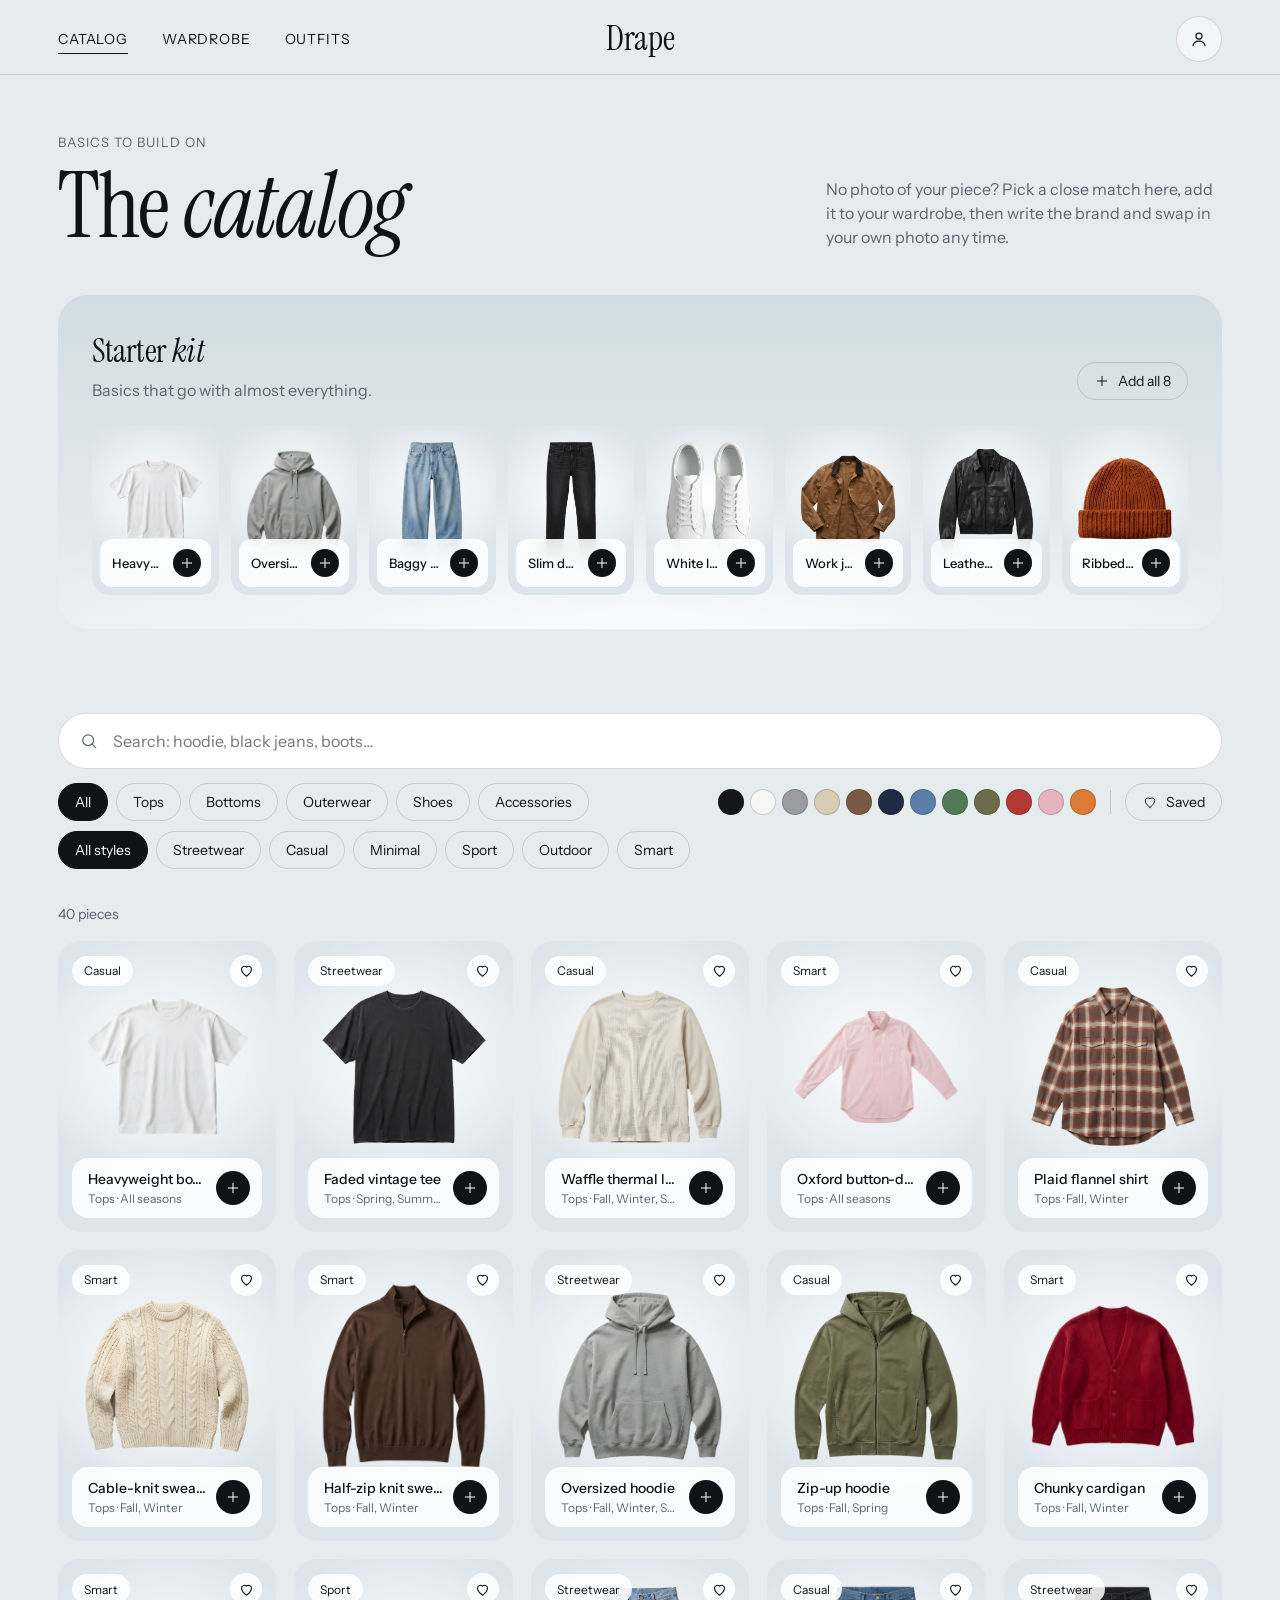
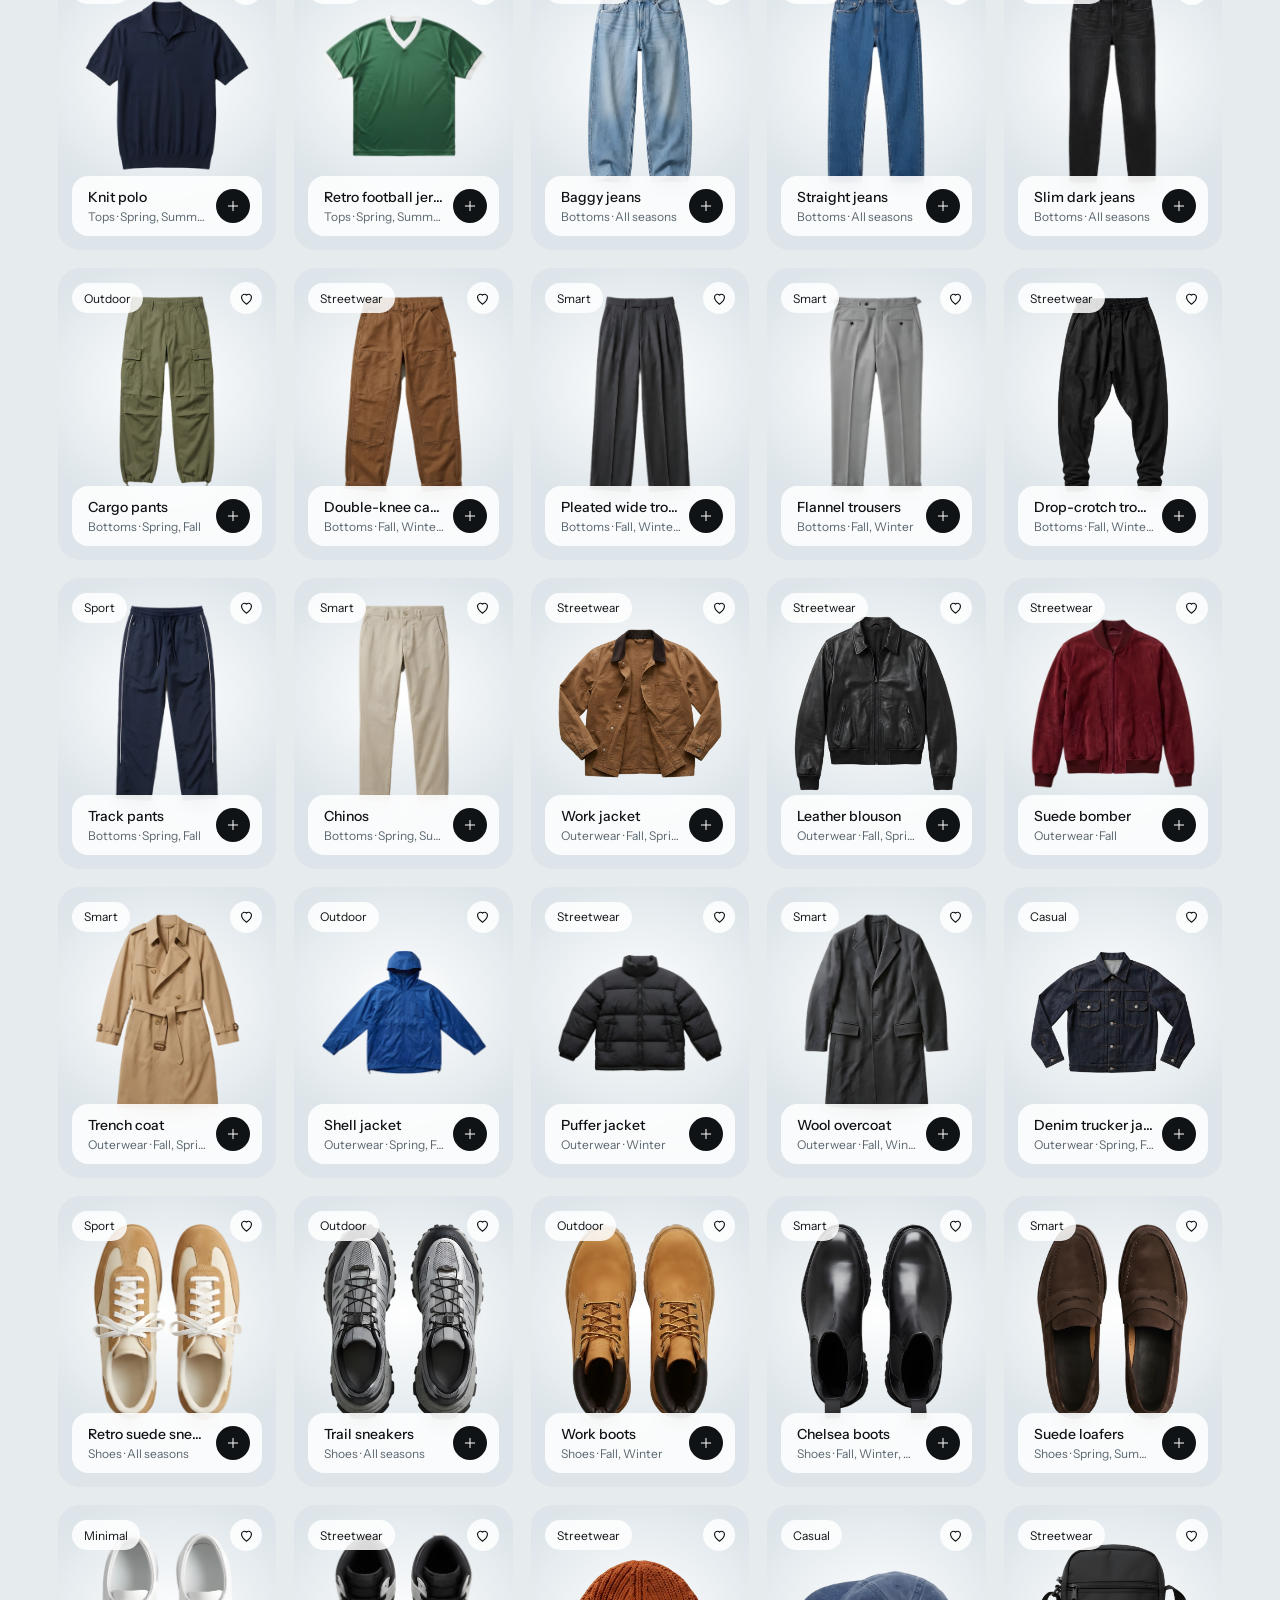
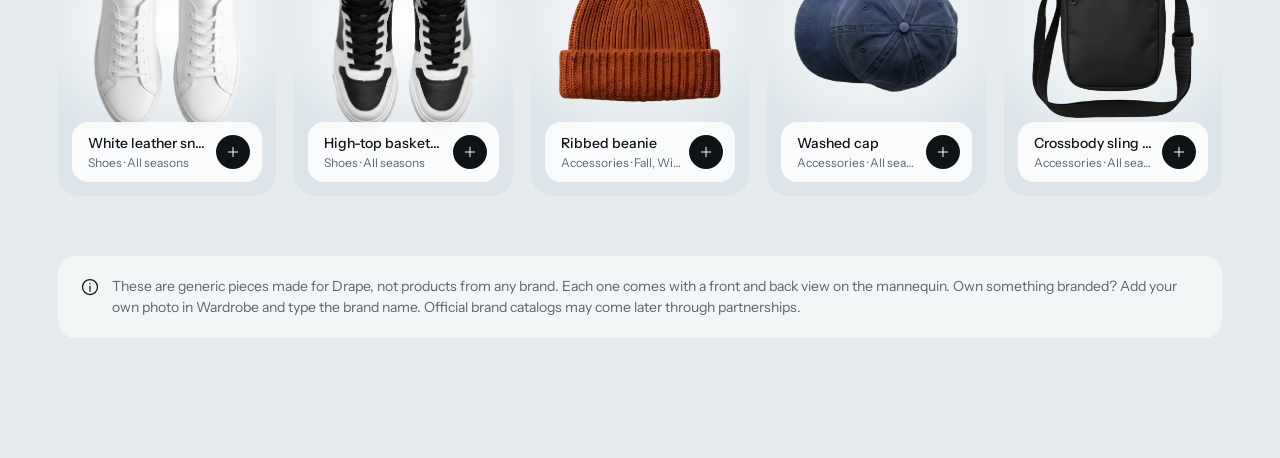
==== catalog.html @ 6169f201 "Publish Drape web app (site build) Built by tools/build_site.py: pages, shared scripts and images us" ====
<!DOCTYPE html>
<html lang="en"><head><meta charset="utf-8">
<meta name="viewport" content="width=device-width, initial-scale=1, viewport-fit=cover">
<meta name="color-scheme" content="light dark">
<script>try{var t=localStorage.getItem("drape-theme");if(t==="light"||t==="dark")document.documentElement.dataset.theme=t}catch(e){}</script>
<link rel="icon" href="assets/brand/favicon-light.png" media="(prefers-color-scheme: light)">
<link rel="icon" href="assets/brand/favicon-dark.png" media="(prefers-color-scheme: dark)">
<link rel="apple-touch-icon" href="assets/brand/favicon-light.png">
<title>Catalog · Drape</title>
<link rel="preconnect" href="https://fonts.googleapis.com"><link rel="preconnect" href="https://fonts.gstatic.com" crossorigin>
<link href="https://fonts.googleapis.com/css2?family=Instrument+Sans:wdth,wght@75..100,400..700&family=Instrument+Serif:ital@0;1&display=swap" rel="stylesheet">
<link rel="stylesheet" href="drape.css?v=1102l">
<style>
button,input{font:inherit;color:inherit}
:focus-visible{outline:2px solid var(--ink);outline-offset:3px}
[hidden]{display:none!important}
svg.i{width:20px;height:20px;fill:none;stroke:currentColor;stroke-width:1.5;stroke-linecap:round;stroke-linejoin:round}

header{position:sticky;top:0;z-index:10;display:grid;grid-template-columns:1fr auto 1fr;align-items:center;padding:16px 58px 12px;background:rgb(var(--page-rgb) / .78);-webkit-backdrop-filter:blur(14px);backdrop-filter:blur(14px);box-shadow:0 1px 0 var(--line)}
nav{display:flex;gap:34px}
nav a{color:var(--ink);text-decoration:none;font-size:14px;letter-spacing:.06em;text-transform:uppercase;padding:6px 0;background:linear-gradient(currentColor,currentColor) 0 100%/0 1px no-repeat;transition:background-size .3s}
nav a:hover,nav a[aria-current=page]{background-size:100% 1px}
.word{font-family:var(--serif);font-size:34px;line-height:1;color:var(--ink);text-decoration:none}
.r{display:flex;justify-content:flex-end}
.icon{color:var(--ink);text-decoration:none;width:46px;height:46px;border-radius:50%;border:1px solid var(--line);background:rgb(var(--glass-rgb) / .5);display:grid;place-items:center;cursor:pointer;transition:background .2s,transform .2s;padding:0}
.icon:hover{background:var(--surface);transform:translateY(-1px)}

main{max-width:1440px;margin:0 auto;padding:60px 58px 120px}
.top{display:flex;justify-content:space-between;align-items:flex-end;gap:40px;margin-bottom:46px}
.eyebrow{font-size:13px;letter-spacing:.08em;text-transform:uppercase;color:var(--muted)}
h1{margin:14px 0 0;font-family:var(--h-font);font-weight:var(--h-weight);font-size:clamp(48px,6vw,96px);line-height:.95;letter-spacing:var(--h-track);text-transform:var(--h-case)}
h1 em,h2 em{font-family:var(--serif);font-style:italic;font-weight:400;text-transform:none;letter-spacing:-.02em;font-size:var(--h-em)}
.intro{max-width:36ch;color:var(--muted);line-height:1.5;margin:0}
h2{margin:0;font-family:var(--h-font);font-weight:var(--h-weight);font-size:clamp(28px,2.6vw,40px);letter-spacing:var(--h-track);text-transform:var(--h-case)}

/* starter kit */
.kit{border-radius:30px;padding:34px;margin-bottom:70px;background:radial-gradient(100% 70% at 50% 100%,rgb(var(--glass-rgb) / .75),rgb(var(--glass-rgb) / 0) 60%),linear-gradient(180deg,var(--tint-1),var(--tint-2))}
.kit-head{display:flex;justify-content:space-between;align-items:flex-end;gap:20px;margin-bottom:26px}
.kit-head p{margin:8px 0 0;color:var(--muted)}
.kit-row{display:grid;grid-template-columns:repeat(8,1fr);gap:12px}
.kit-row .card{border-radius:18px}
.kit-row .label{padding:10px 10px 10px 12px;left:8px;right:8px;bottom:8px;border-radius:12px}
.kit-row .label b{font-size:13px}.kit-row .label span{display:none}
.kit-row .add{width:28px;height:28px}
.kit-row .tags{display:none}

/* toolbar */
.tools{position:sticky;top:74px;z-index:5;padding:14px 0 16px;margin-bottom:20px;background:linear-gradient(var(--page) 80%,rgb(var(--page-rgb) / 0))}
.search{display:flex;align-items:center;gap:12px;height:56px;padding:0 20px;border-radius:999px;background:var(--surface);border:1px solid var(--line);margin-bottom:14px}
.search input{flex:1;border:0;outline:none;background:transparent;font-size:16px;height:100%}
.search svg{color:var(--muted)}
.rows{display:flex;justify-content:space-between;gap:20px;align-items:center;flex-wrap:wrap}
.chips{display:flex;flex-wrap:wrap;gap:8px;align-items:center}
.chip{display:inline-flex;align-items:center;gap:8px;height:38px;padding:0 16px;border-radius:999px;border:1px solid var(--line);background:transparent;font-size:14px;cursor:pointer;transition:background .2s,color .2s}
.chip:hover{background:rgb(var(--glass-rgb) / .7)}
.chip[aria-pressed=true]{background:var(--ink);color:var(--on-ink);border-color:var(--ink)}
.chip svg{width:16px;height:16px}
.sep{width:1px;height:24px;background:var(--line);margin:0 6px}
.dots{display:flex;gap:6px;align-items:center}
.dot{width:26px;height:26px;border-radius:50%;border:1px solid rgb(var(--ink-rgb) / .18);cursor:pointer;padding:0}
.dot[aria-pressed=true]{outline:1.5px solid var(--ink);outline-offset:2px}
.found{font-size:14px;color:var(--muted);margin:6px 0 18px}

/* cards */
.grid{display:grid;grid-template-columns:repeat(5,1fr);gap:18px}
.card{position:relative;aspect-ratio:3/4;border-radius:22px;overflow:hidden;background:radial-gradient(90% 60% at 50% 40%,var(--surface),rgb(var(--glass-rgb) / 0) 75%),var(--card);transition:transform .3s,box-shadow .3s}
.card:hover{transform:translateY(-4px);box-shadow:0 30px 60px -36px rgb(var(--shadow) / .45)}
.card img{position:absolute;inset:0;width:100%;height:100%;object-fit:contain;padding:12% 12% 30%}
.tags{position:absolute;top:14px;left:14px;right:14px;display:flex;justify-content:space-between;align-items:center}
.tag{height:30px;padding:0 12px;border-radius:999px;background:rgb(var(--glass-rgb) / .85);font-size:12px;display:flex;align-items:center}
.heart{width:32px;height:32px;border-radius:50%;background:rgb(var(--glass-rgb) / .85);display:grid;place-items:center;border:0;cursor:pointer;padding:0}
.heart svg{width:17px;height:17px;fill:none;stroke:var(--ink);stroke-width:1.6}
.heart[aria-pressed=true] svg{fill:var(--ink)}
.try{position:absolute;left:50%;top:44%;transform:translate(-50%,-50%) scale(.9);opacity:0;height:42px;padding:0 20px;border-radius:999px;border:0;background:var(--ink);color:var(--on-ink);font-size:13px;letter-spacing:.06em;text-transform:uppercase;cursor:pointer;transition:opacity .25s,transform .25s;white-space:nowrap}
.card:hover .try,.try:focus-visible{opacity:1;transform:translate(-50%,-50%) scale(1)}
.label{position:absolute;left:14px;right:14px;bottom:14px;display:flex;align-items:center;justify-content:space-between;gap:8px;padding:12px 12px 12px 16px;border-radius:16px;background:rgb(var(--glass-rgb) / .85);-webkit-backdrop-filter:blur(10px);backdrop-filter:blur(10px)}
.label div{min-width:0}
.label b{display:block;font-weight:500;font-size:14px;white-space:nowrap;overflow:hidden;text-overflow:ellipsis}
.label span{display:block;font-size:12px;color:var(--muted);margin-top:3px;white-space:nowrap;overflow:hidden;text-overflow:ellipsis}
.add{flex:none;width:34px;height:34px;border-radius:50%;border:0;background:var(--ink);color:var(--on-ink);display:grid;place-items:center;cursor:pointer;padding:0;transition:transform .2s,background .2s}
.add:hover{transform:scale(1.08)}
.add svg{width:16px;height:16px}
.add[aria-pressed=true]{background:var(--surface);color:var(--ink);box-shadow:inset 0 0 0 1px var(--line)}

.state{display:grid;place-items:center;text-align:center;padding:90px 20px;border-radius:30px;background:rgb(var(--glass-rgb) / .45)}
.state h3{margin:0 0 10px;font-family:var(--h-font);font-weight:var(--h-weight);font-size:28px;letter-spacing:var(--h-track);text-transform:var(--h-case)}
.state p{margin:0;color:var(--muted)}
.note{margin-top:60px;display:flex;gap:12px;padding:20px 22px;border-radius:18px;background:rgb(var(--glass-rgb) / .55);color:var(--muted);line-height:1.5;font-size:14px}
.note svg{flex:none;margin-top:1px;color:var(--ink)}

.toast{position:fixed;left:50%;bottom:34px;transform:translate(-50%,20px);opacity:0;z-index:50;display:flex;align-items:center;gap:14px;padding:12px 14px 12px 22px;border-radius:999px;background:var(--ink);color:var(--on-ink);font-size:14px;transition:opacity .3s,transform .3s;pointer-events:none}
.toast.on{opacity:1;transform:translate(-50%,0);pointer-events:auto}
.toast a{color:var(--ink);background:var(--surface);border-radius:999px;padding:8px 14px;text-decoration:none;font-size:12px;letter-spacing:.06em;text-transform:uppercase}
.toast a:empty{display:none}

@keyframes rise{from{opacity:0;transform:translateY(26px)}to{opacity:1;transform:none}}
h1,.intro,.kit{animation:rise .9s cubic-bezier(.2,.7,.2,1) backwards}.intro{animation-delay:.1s}.kit{animation-delay:.2s}
.anim .card{animation:rise .6s cubic-bezier(.2,.7,.2,1) backwards;animation-delay:calc(var(--i,0)*35ms)}
@media (max-width:1200px){.grid{grid-template-columns:repeat(4,1fr)}.kit-row{grid-template-columns:repeat(4,1fr)}}
@media (max-width:900px){header{padding-left:22px;padding-right:22px}nav{display:none}main{padding:40px 22px 90px}.grid{grid-template-columns:repeat(2,1fr)}.top{flex-direction:column;align-items:flex-start}.tools{top:70px}}
@media (prefers-reduced-motion:reduce){*{animation:none!important;transition:none!important}}


@media (min-width:901px){h1{font-size:clamp(56px,7vw,112px)}}
/* ---------- phone ---------- */
@media (max-width:900px){
header{padding:12px var(--gutter) 10px}main{padding:26px var(--gutter) 40px}
h1{font-size:clamp(34px,11vw,48px);margin-top:10px}
.eyebrow{font-size:11px}
.label{left:8px;right:8px;bottom:8px;padding:9px 9px 9px 11px;border-radius:12px;gap:6px}
.label b{font-size:13px}.label span{font-size:11px}
.tag,.tags .tag{height:24px;padding:0 9px;font-size:11px}
.toast{bottom:calc(96px + env(safe-area-inset-bottom))}
.top{gap:12px!important;margin-bottom:22px}
.top p{font-size:14px}
.kit{padding:18px;border-radius:22px;margin-bottom:34px}
.kit-head{flex-direction:column;align-items:flex-start;gap:12px}
.kit-row{display:flex;overflow-x:auto;scrollbar-width:none;margin:0 -18px;padding:0 18px}
.kit-row::-webkit-scrollbar{display:none}
.kit-row .card{flex:none;width:128px}
.tools{top:58px;padding:10px 0 12px;margin-bottom:12px}
.tools .rows{display:flex;flex-direction:column;align-items:stretch;gap:8px}.tools .rows>*{min-width:0;max-width:100%}.tools .chips{min-width:0}
.grid{gap:10px}
.dots{flex:none;display:flex;flex-wrap:nowrap}
}
</style></head><body>
<header>
<div class="l"><nav><a href="catalog.html" aria-current="page">Catalog</a><a href="wardrobe.html">Wardrobe</a><a href="outfits.html">Outfits</a></nav></div>
<a class="word" href="index.html" aria-label="Drape home">Drape</a>
<div class="r"><a class="icon" href="profile.html" aria-label="Profile"><svg class="i" viewBox="0 0 24 24"><circle cx="12" cy="8.5" r="3.6"/><path d="M4.8 20c.9-3.6 3.5-5.4 7.2-5.4s6.3 1.8 7.2 5.4"/></svg></a></div>
</header>

<main>
<div class="top">
<div><div class="eyebrow">Basics to build on</div><h1>The <em>catalog</em></h1></div>
<p class="intro">No photo of your piece? Pick a close match here, add it to your wardrobe, then write the brand and swap in your own photo any time.</p>
</div>

<section class="kit" aria-labelledby="kitTitle">
<div class="kit-head"><div><h2 id="kitTitle">Starter <em>kit</em></h2><p>Basics that go with almost everything.</p></div><button class="chip" id="addKit"><svg class="i" viewBox="0 0 24 24"><path d="M12 5v14M5 12h14"/></svg>Add all 8</button></div>
<div class="kit-row" id="kit"></div>
</section>

<div class="tools">
<label class="search"><svg class="i" viewBox="0 0 24 24"><circle cx="11" cy="11" r="6.5"/><path d="M20 20l-4.2-4.2"/></svg><input id="q" type="search" placeholder="Search: hoodie, black jeans, boots…" autocomplete="off" aria-label="Search the catalog"></label>
<div class="rows">
<div class="chips hscroll" id="cats" role="group" aria-label="Category"></div>
<div class="chips hscroll"><div class="dots" id="colors" role="group" aria-label="Color"></div><span class="sep"></span><button class="chip" id="saved" aria-pressed="false"><svg class="i" viewBox="0 0 24 24"><path d="M12 20s-7-4.4-7-10a4 4 0 0 1 7-2.6A4 4 0 0 1 19 10c0 5.6-7 10-7 10z"/></svg>Saved</button></div>
</div>
<div class="chips hscroll" id="styles" role="group" aria-label="Style" style="margin-top:10px"></div>
</div>
<div class="found" id="found" aria-live="polite"></div>
<div id="view"></div>

<div class="note"><svg class="i" viewBox="0 0 24 24"><circle cx="12" cy="12" r="9"/><path d="M12 11v6M12 7.5v.5"/></svg><div>These are generic pieces made for Drape, not products from any brand. Each one comes with a front and back view on the mannequin. Own something branded? Add your own photo in Wardrobe and type the brand name. Official brand catalogs may come later through partnerships.</div></div>
</main>
<div class="toast" id="toast" role="status" aria-live="polite"><span id="toastText"></span><a id="toastLink"></a></div>

<script src="drape-store.js?v=1102f"></script>
<script src="drape-nav.js?v=1102k"></script>
<script src="drape-catalog.js?v=1102m"></script>
<script>
(function(){
var $=function(id){return document.getElementById(id)},D=DrapeData,ALL=D.CATALOG;
var W='wardrobe.html',O='outfits.html';
var f={q:'',cat:'All',style:'',color:'',saved:false},owned={},liked={};
var ICON={plus:'<svg class="i" viewBox="0 0 24 24"><path d="M12 5v14M5 12h14"/></svg>',check:'<svg class="i" viewBox="0 0 24 24"><path d="M6 12.5l4 4 8-9"/></svg>',heart:'<svg viewBox="0 0 24 24"><path d="M12 20s-7-4.4-7-10a4 4 0 0 1 7-2.6A4 4 0 0 1 19 10c0 5.6-7 10-7 10z"/></svg>'};
function esc(s){return String(s).replace(/[&<>"']/g,function(c){return'&#'+c.charCodeAt(0)+';'})}
function toast(t,link,href){$('toastText').textContent=t;var a=$('toastLink');a.textContent=link||'';a.href=href||'#';var el=$('toast');el.classList.add('on');clearTimeout(toast.t);toast.t=setTimeout(function(){el.classList.remove('on')},3200)}

// saved hearts: a per-device convenience
var LK='drape-catalog-saved';
try{(JSON.parse(localStorage.getItem(LK))||[]).forEach(function(id){liked[id]=1})}catch(e){}
function saveLikes(){try{localStorage.setItem(LK,JSON.stringify(Object.keys(liked)))}catch(e){}}

function card(c,i){var have=owned[c.id];
return'<div class="card" data-id="'+c.id+'" style="--i:'+(i||0)+'"><img src="'+c.img+'" alt="" loading="lazy">'+
'<div class="tags"><span class="tag">'+esc(c.styles[0])+'</span><button class="heart" data-like="'+c.id+'" aria-pressed="'+!!liked[c.id]+'" aria-label="Save '+esc(c.name)+'">'+ICON.heart+'</button></div>'+
'<button class="try" data-try="'+c.id+'">Try on</button>'+
'<div class="label"><div><b>'+esc(c.name)+'</b><span>'+esc(c.category)+' · '+esc(c.seasons.join(', '))+'</span></div><button class="add" data-add="'+c.id+'" aria-pressed="'+!!have+'" aria-label="'+(have?'In your wardrobe':'Add '+esc(c.name)+' to wardrobe')+'" title="'+(have?'In your wardrobe':'Add to wardrobe')+'">'+(have?ICON.check:ICON.plus)+'</button></div></div>'}

function match(c){var q=f.q.toLowerCase().trim();
if(f.cat!=='All'&&c.category!==f.cat)return false;
if(f.style&&c.styles.indexOf(f.style)<0)return false;
if(f.color&&c.color!==f.color)return false;
if(f.saved&&!liked[c.id])return false;
if(q){var hay=(c.name+' '+c.category+' '+c.color+' '+c.styles.join(' ')+' '+c.seasons.join(' ')).toLowerCase();return q.split(/\s+/).every(function(w){return hay.indexOf(w.replace(/s$/,''))>=0})}
return true}

function render(anim){
var list=ALL.filter(match),v=$('view');
$('found').textContent=list.length+(list.length===1?' piece':' pieces');
v.innerHTML=list.length?'<div class="grid">'+list.map(card).join('')+'</div>':'<div class="state"><div><h3>Nothing found</h3><p>Try another word or clear a filter.</p></div></div>';
if(anim){v.classList.add('anim');setTimeout(function(){v.classList.remove('anim')},1400)}
$('kit').innerHTML=D.STARTER.map(function(id){return card(ALL.find(function(c){return c.id===id}))}).join('');
var all=D.STARTER.every(function(id){return owned[id]});$('addKit').disabled=all;$('addKit').lastChild.textContent=all?'All in wardrobe':'Add all '+D.STARTER.length}

// filters
var cats=['All'].concat(D.CATS.filter(function(c){return c!=='Other'}));
$('cats').innerHTML=cats.map(function(c){return'<button class="chip" data-v="'+c+'" aria-pressed="'+(c==='All')+'">'+c+'</button>'}).join('');
$('styles').innerHTML='<button class="chip" data-v="" aria-pressed="true">All styles</button>'+D.STYLES.map(function(s){return'<button class="chip" data-v="'+s+'" aria-pressed="false">'+s+'</button>'}).join('');
var used={};ALL.forEach(function(c){used[c.color]=1});
$('colors').innerHTML=D.COLORS.filter(function(c){return used[c[0]]}).map(function(c){return'<button class="dot" data-v="'+c[0]+'" style="background:'+c[1]+'" title="'+c[0]+'" aria-label="'+c[0]+'" aria-pressed="false"></button>'}).join('');
function group(id,key,toggle){$(id).addEventListener('click',function(e){var b=e.target.closest('[data-v]');if(!b)return;var v=b.dataset.v;f[key]=toggle&&f[key]===v?'':v;
[].forEach.call($(id).querySelectorAll('[data-v]'),function(x){x.setAttribute('aria-pressed',x.dataset.v===f[key]||(!f[key]&&x.dataset.v===''&&!toggle))});render(true)})}
group('cats','cat');group('styles','style');group('colors','color',true);
$('saved').onclick=function(){f.saved=!f.saved;this.setAttribute('aria-pressed',f.saved);render(true)};
var qt;$('q').addEventListener('input',function(){clearTimeout(qt);var v=this.value;qt=setTimeout(function(){f.q=v;render(false)},120)});

// add to wardrobe
function addToWardrobe(c){if(owned[c.id])return Promise.resolve(owned[c.id]);
var g={id:'g'+Date.now()+Math.random().toString(36).slice(2,6),name:c.name,category:c.category,color:c.color,brand:'',size:'',svg:c.img,catalogId:c.id,fav:false,created:Date.now()};
return DrapeStore.put('garments',g).then(function(){owned[c.id]=g.id;return g.id})}
document.addEventListener('click',function(e){
var b=e.target.closest('[data-like],[data-add],[data-try]');if(!b)return;
if(b.dataset.like){var id=b.dataset.like;if(liked[id])delete liked[id];else liked[id]=1;saveLikes();
[].forEach.call(document.querySelectorAll('[data-like="'+id+'"]'),function(x){x.setAttribute('aria-pressed',!!liked[id])});if(f.saved)render(false);return}
var c=ALL.find(function(x){return x.id===(b.dataset.add||b.dataset.try)});
if(b.dataset.add){if(owned[c.id]){toast(c.name+' is already in your wardrobe','Open',W);return}
addToWardrobe(c).then(function(){render(false);toast(c.name+' added to your wardrobe','Open',W)},function(){toast('Could not add it. Please try again.')});return}
addToWardrobe(c).then(function(gid){location.href=O+'?with='+encodeURIComponent(gid)},function(){toast('Could not open it. Please try again.')})});
$('addKit').onclick=function(){var todo=D.STARTER.filter(function(id){return!owned[id]}).map(function(id){return ALL.find(function(c){return c.id===id})});
todo.reduce(function(p,c){return p.then(function(){return addToWardrobe(c)})},Promise.resolve()).then(function(){render(false);toast(todo.length+' pieces added to your wardrobe','Open',W)},function(){toast('Could not add them. Please try again.')})};

// what's already in the wardrobe
DrapeStore.all('garments').then(function(list){(list||[]).forEach(function(g){if(g.catalogId)owned[g.catalogId]=g.id})}).catch(function(){}).then(function(){render(true)});
})();
</script></body></html>
---- drape.css ----
/* Drape — shared design foundation.
   Every page links this file first. Colours, fonts, radii, shadows and motion live here as tokens,
   so a design change is made once and shows on every page (site and Telegram Mini App).
   Brand rules: docs/14 — Бренд.md. Live preview of all tokens: "Drape — brand.html". */

/* ---------- tokens: light (default) ---------- */
:root{
  color-scheme:light;
  /* colour */
  --ink:#101316;        --ink-rgb:16 19 22;      /* text, dark buttons */
  --on-ink:#ffffff;                               /* text on --ink */
  --muted:#5a656e;                                /* secondary text */
  --page:#e6ebee;       --page-rgb:230 235 238;  /* page background */
  --card:#dde5ea;                                 /* item cards, slots */
  --surface:#ffffff;                              /* inputs, light buttons, labels */
  --glass-rgb:255 255 255;                        /* frosted layers: rgb(var(--glass-rgb) / .6) */
  --tint-1:#d1dde3;                               /* cool blue-grey, gradient tops */
  --tint-2:#e9eef1;                               /* pale blue-grey, gradient bottoms */
  --table:#cfd3d3;                                /* Outfits table surface */
  --danger:#b3261e;
  --glow:rgb(255 255 255 / 0);                    /* soft light behind black mannequins (dark theme only) */
  --line:rgb(var(--ink-rgb) / .14);
  --shadow:20 30 40;                              /* shadow colour: rgb(var(--shadow) / .3) */
  /* type */
  --sans:"Instrument Sans",system-ui,-apple-system,"Segoe UI",Arial,sans-serif;
  --serif:"Instrument Serif",Georgia,serif;
  --wide:var(--sans);                             /* old name, kept so page CSS keeps working */
  /* headings: every big title on every page reads these four, so the whole type system changes here */
  /* Option A (2026-11-01): the serif carries the brand in big headlines, the sans runs the interface */
  --h-font:var(--serif); --h-weight:400; --h-case:none; --h-track:-.015em;
  --h-em:1em;                                     /* size of the italic accent word inside a heading */
  /* shape */
  --r-s:12px; --r-m:18px; --r-l:24px; --r-xl:30px; --r-pill:999px;
  /* motion */
  --ease:cubic-bezier(.2,.7,.2,1);
  --t-fast:.2s; --t:.35s; --t-slow:.9s;
  /* layout */
  --gutter:58px;
}

/* ---------- tokens: dark ---------- */
/* used when the person picks Dark, or picks Auto (default) and the phone / Telegram is in dark mode */
:root[data-theme="dark"]{
  color-scheme:dark;
  --ink:#eef1f3; --ink-rgb:238 241 243; --on-ink:#101316;
  --muted:#9aa5ad;
  --page:#0f1214; --page-rgb:15 18 20;
  --card:#1a2024; --surface:#20272c; --glass-rgb:38 45 51;
  --tint-1:#1b2328; --tint-2:#13181b; --table:#2b2f31;
  --danger:#ff6b5e; --shadow:0 0 0; --glow:rgb(200 215 225 / .16);
}
@media (prefers-color-scheme:dark){
  :root:not([data-theme="light"]){
    color-scheme:dark;
    --ink:#eef1f3; --ink-rgb:238 241 243; --on-ink:#101316;
    --muted:#9aa5ad;
    --page:#0f1214; --page-rgb:15 18 20;
    --card:#1a2024; --surface:#20272c; --glass-rgb:38 45 51;
    --tint-1:#1b2328; --tint-2:#13181b; --table:#2b2f31;
    --danger:#ff6b5e; --shadow:0 0 0; --glow:rgb(200 215 225 / .16);
  }
}

/* ---------- base ---------- */
*{box-sizing:border-box}
html{background:var(--page)}
body{margin:0;background:var(--page);color:var(--ink);font-family:var(--sans);-webkit-font-smoothing:antialiased;transition:background-color var(--t),color var(--t)}
::selection{background:var(--ink);color:var(--on-ink)}
:focus-visible{outline:2px solid var(--ink);outline-offset:3px}

/* the D mark is a black picture: turn it light on dark pages */
:root[data-theme="dark"] .mark{filter:invert(1)}
@media (prefers-color-scheme:dark){:root:not([data-theme="light"]) .mark{filter:invert(1)}}

/* ---------- phone: bottom tab bar (drape-nav.js) ---------- */
.tabbar{display:none}
@media (max-width:900px){
  :root{--gutter:18px}
  body{overflow-x:clip}
  .tabbar{display:flex;position:fixed;z-index:40;left:12px;right:12px;bottom:calc(10px + env(safe-area-inset-bottom));gap:4px;padding:6px;border-radius:26px;
    background:rgb(var(--page-rgb) / .82);-webkit-backdrop-filter:blur(18px) saturate(1.4);backdrop-filter:blur(18px) saturate(1.4);
    border:1px solid var(--line);box-shadow:0 18px 40px -22px rgb(var(--shadow) / .6)}
  .tab{flex:1;display:flex;flex-direction:column;align-items:center;gap:3px;padding:7px 0 6px;border-radius:20px;color:var(--muted);text-decoration:none;font-size:11px;letter-spacing:.03em;transition:color var(--t-fast),background var(--t-fast)}
  .tab svg{width:22px;height:22px;fill:none;stroke:currentColor;stroke-width:1.6;stroke-linecap:round;stroke-linejoin:round}
  .tab[aria-current=page]{color:var(--ink);background:rgb(var(--ink-rgb) / .07)}
  .has-tabbar body{padding-bottom:calc(92px + env(safe-area-inset-bottom))}
  /* the tab bar has Profile, so the round profile button in the header is not needed */
  .has-tabbar header .icon[href*="profile"]{display:none}
  /* rows of filter chips scroll sideways instead of wrapping into many lines */
  .hscroll{flex-wrap:nowrap!important;overflow-x:auto;scrollbar-width:none;-webkit-overflow-scrolling:touch;margin-left:calc(-1 * var(--gutter));margin-right:calc(-1 * var(--gutter));padding-left:var(--gutter);padding-right:var(--gutter)}
  .hscroll::-webkit-scrollbar{display:none}
  .hscroll>*{flex:none}
}

/* ---------- motion shared by every page ---------- */
/* moving between pages fades softly instead of flashing white (Chrome, Safari 18.2+, Telegram on recent phones) */
@view-transition{navigation:auto}
::view-transition-old(root){animation:dr-out .22s var(--ease) both}
::view-transition-new(root){animation:dr-in .32s var(--ease) both}
@keyframes dr-out{to{opacity:0}}
@keyframes dr-in{from{opacity:0;transform:translateY(8px)}}
/* the tab bar stays still while the page under it changes */
.tabbar{view-transition-name:tabbar}
/* a press you can feel on touch screens */
@media (hover:none){
  .btn:active,.chip:active,.pill:active,.tab:active,.opt:active,.slot:active,.icon:active{transform:scale(.96)!important;transition:transform .08s}
}
@media (prefers-reduced-motion:reduce){
  ::view-transition-old(root),::view-transition-new(root){animation:none}
}

/* ---------- inside Telegram (drape-nav.js adds .tg) ---------- */
/* Telegram already shows the bot's name on top: our header gets slimmer */
.tg header{padding-top:8px!important;padding-bottom:8px!important}
.tg .word{font-size:28px}
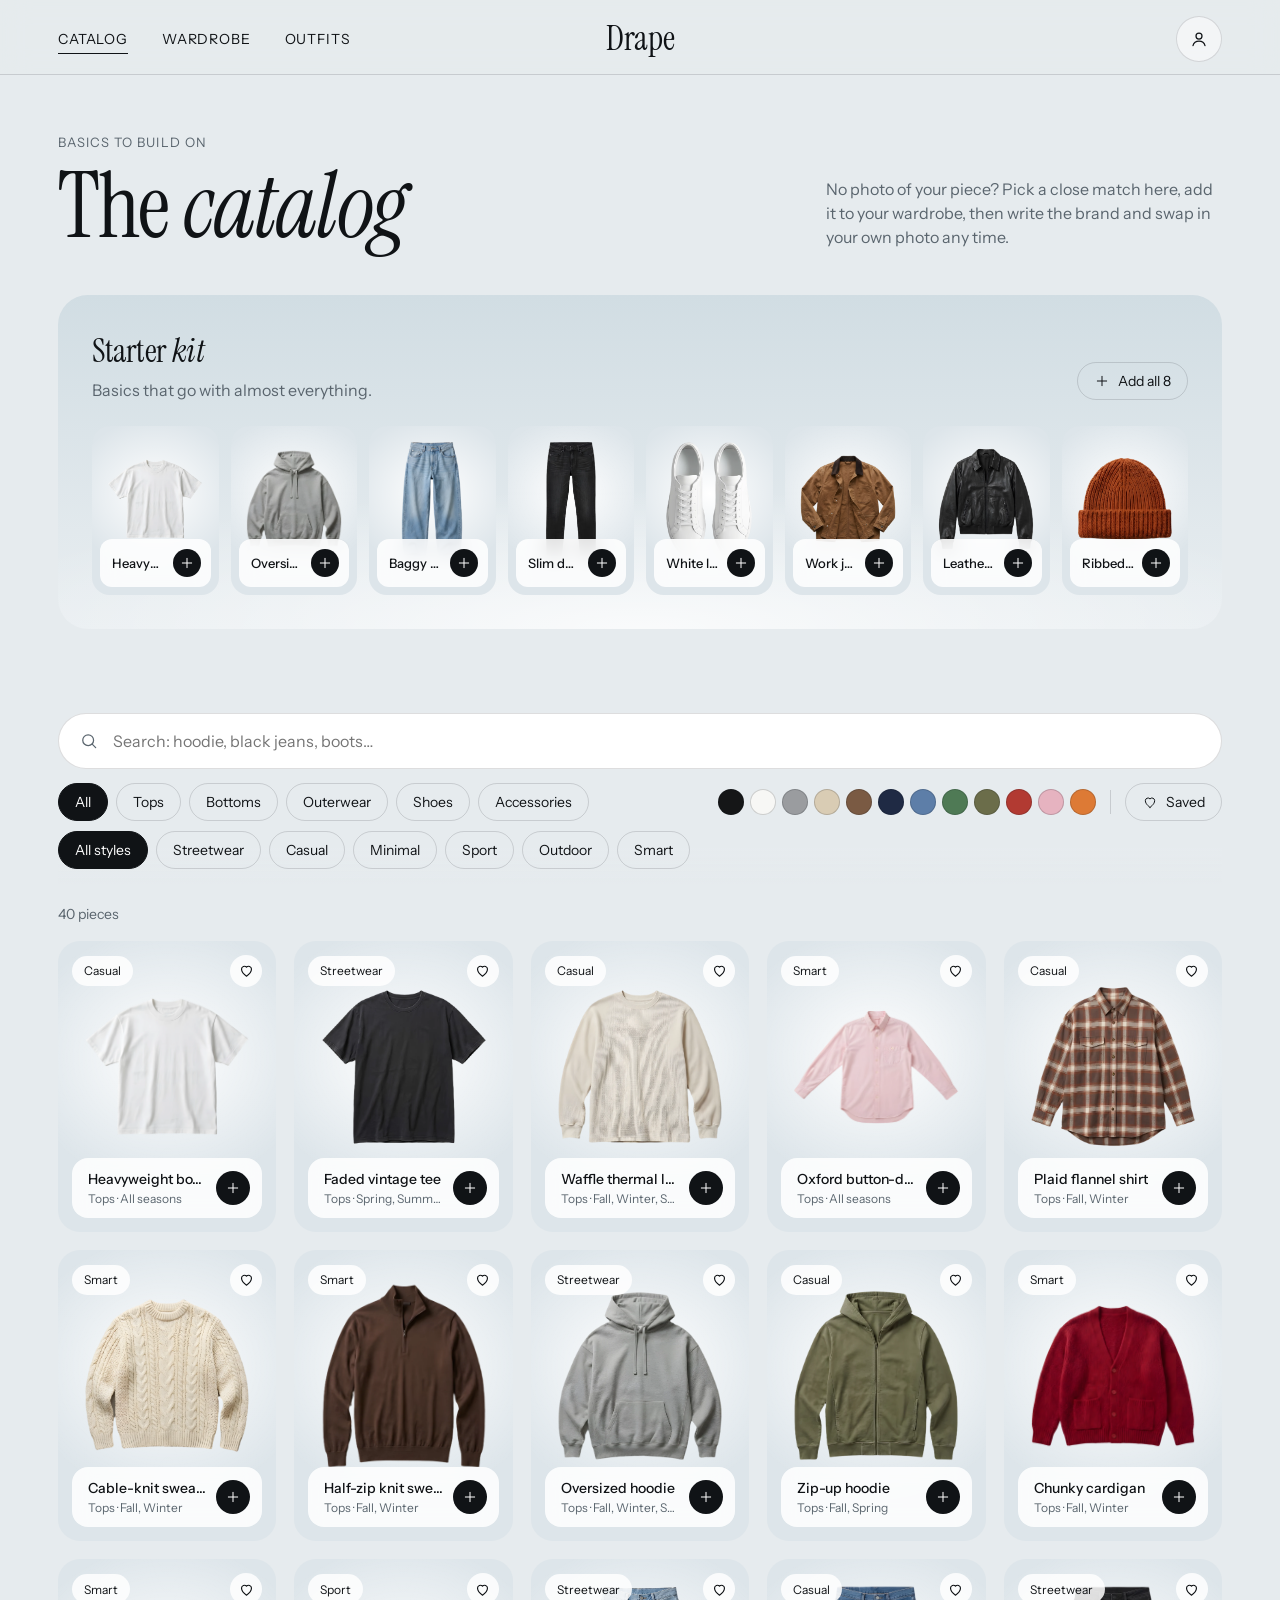
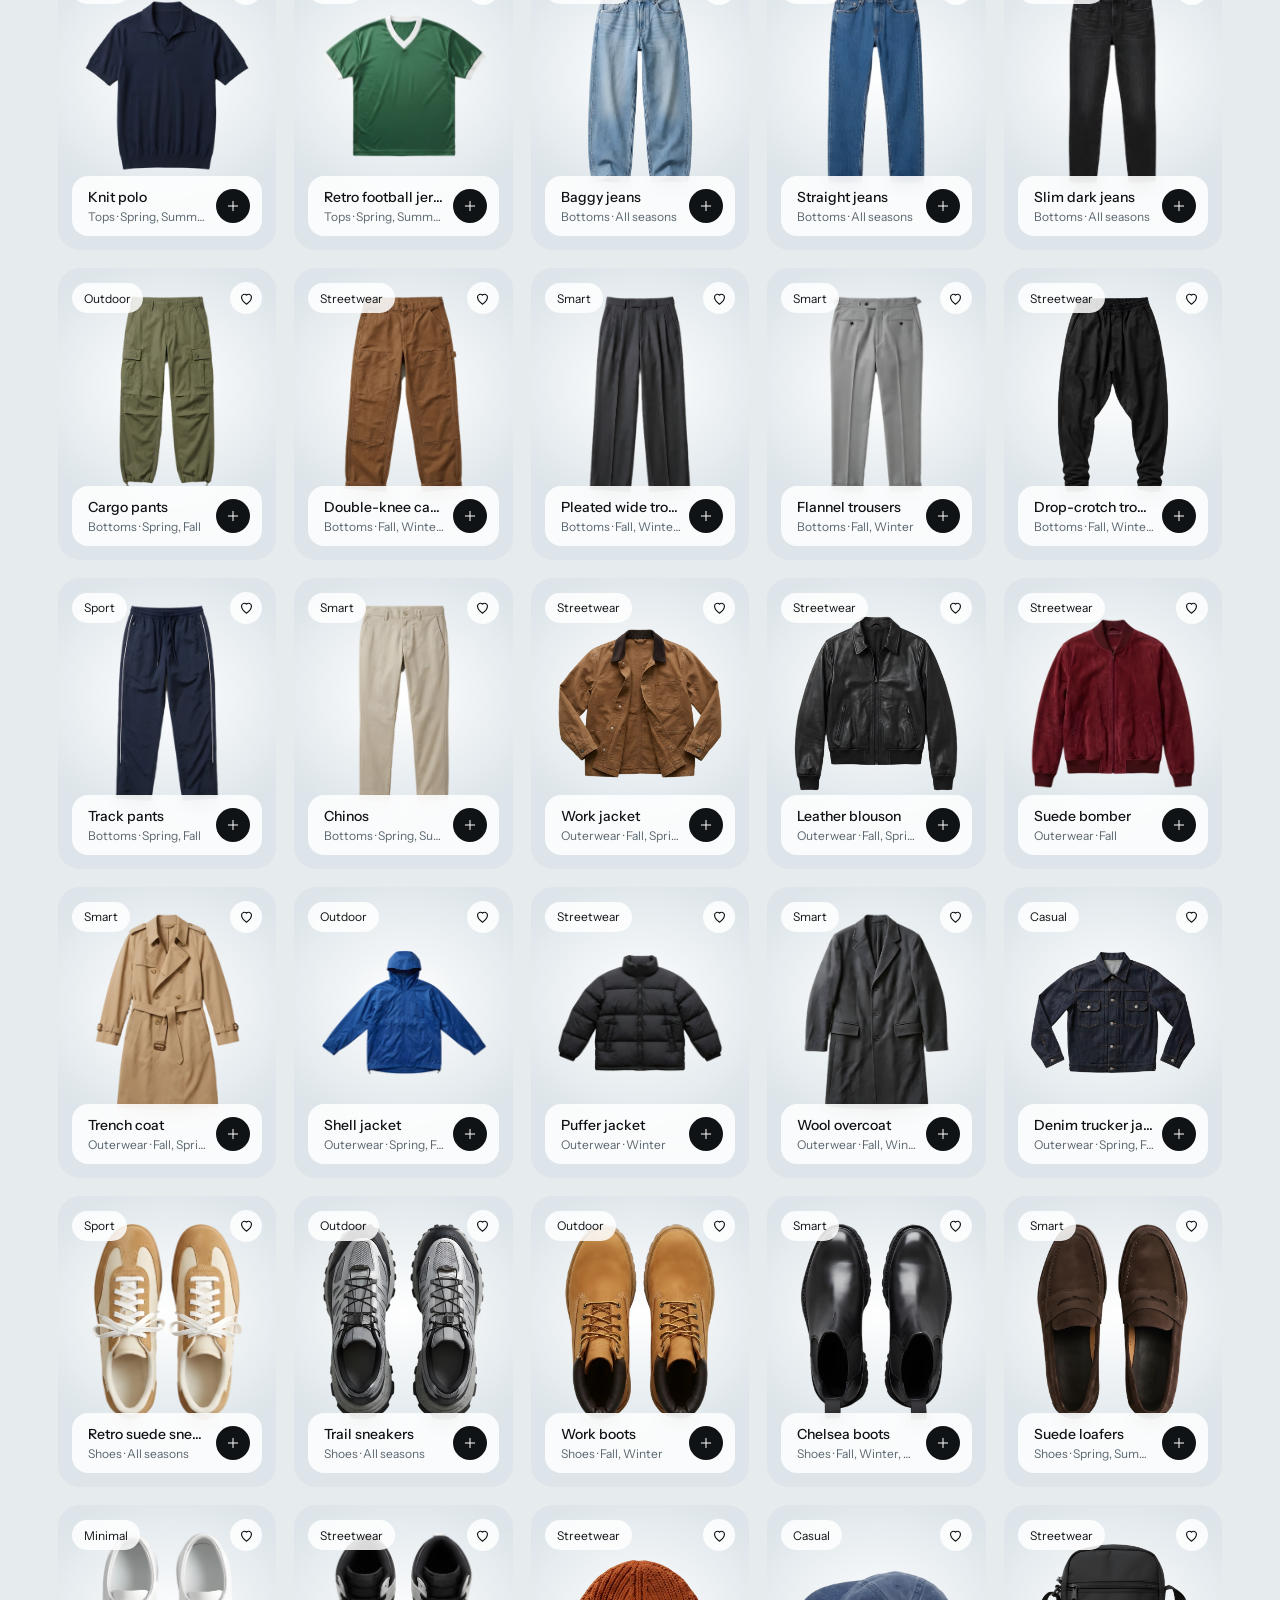
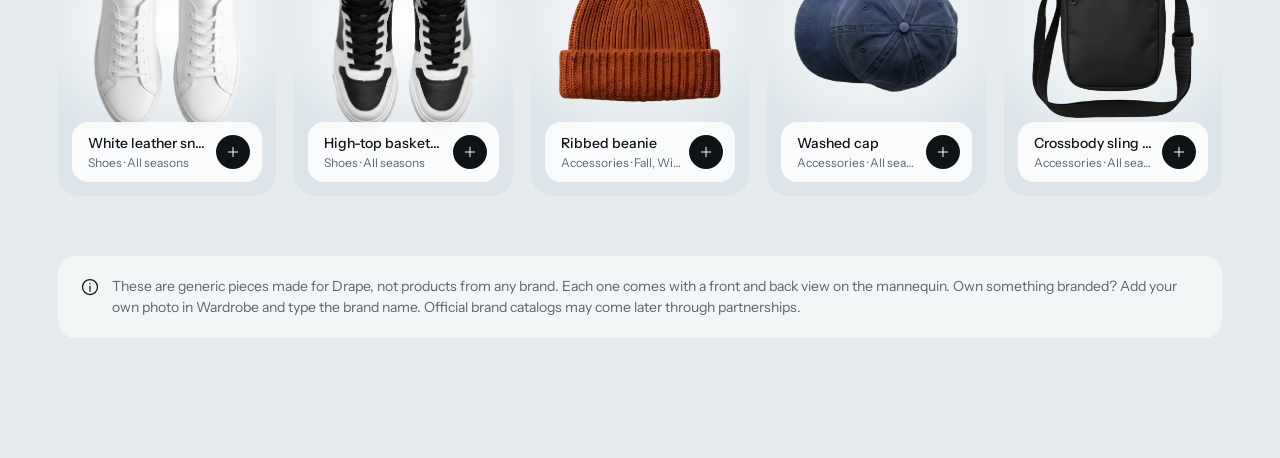
==== commit 2d565ba8: "Hero story bars with auto-rotate, equal crew mannequins, catalog filters hide on scroll Co-Authored-" ====
--- a/catalog.html
+++ b/catalog.html
@@ -46,6 +46,9 @@
 
 /* toolbar */
 .tools{position:sticky;top:74px;z-index:5;padding:14px 0 16px;margin-bottom:20px;background:linear-gradient(var(--page) 80%,rgb(var(--page-rgb) / 0))}
+/* filters slide away while you scroll down to look at clothes, and come back as soon as you scroll up */
+.tools{transition:transform .35s var(--ease),opacity .25s}
+.tools.away{transform:translateY(calc(-100% - 80px));opacity:0;pointer-events:none}
 .search{display:flex;align-items:center;gap:12px;height:56px;padding:0 20px;border-radius:999px;background:var(--surface);border:1px solid var(--line);margin-bottom:14px}
 .search input{flex:1;border:0;outline:none;background:transparent;font-size:16px;height:100%}
 .search svg{color:var(--muted)}
@@ -224,5 +227,10 @@
 
 // what's already in the wardrobe
 DrapeStore.all('garments').then(function(list){(list||[]).forEach(function(g){if(g.catalogId)owned[g.catalogId]=g.id})}).catch(function(){}).then(function(){render(true)});
+// ---------- filters hide on the way down, show on the way up ----------
+(function(){var tools=document.querySelector('.tools'),last=scrollY,acc=0,start=tools.getBoundingClientRect().top+scrollY;
+addEventListener('scroll',function(){var y=scrollY,d=y-last;last=y;
+if(y<start+200){tools.classList.remove('away');acc=0;return}
+acc=(d>0)===(acc>0)?acc+d:d;if(acc>40)tools.classList.add('away');else if(acc<-30)tools.classList.remove('away')},{passive:true})})();
 })();
 </script></body></html>
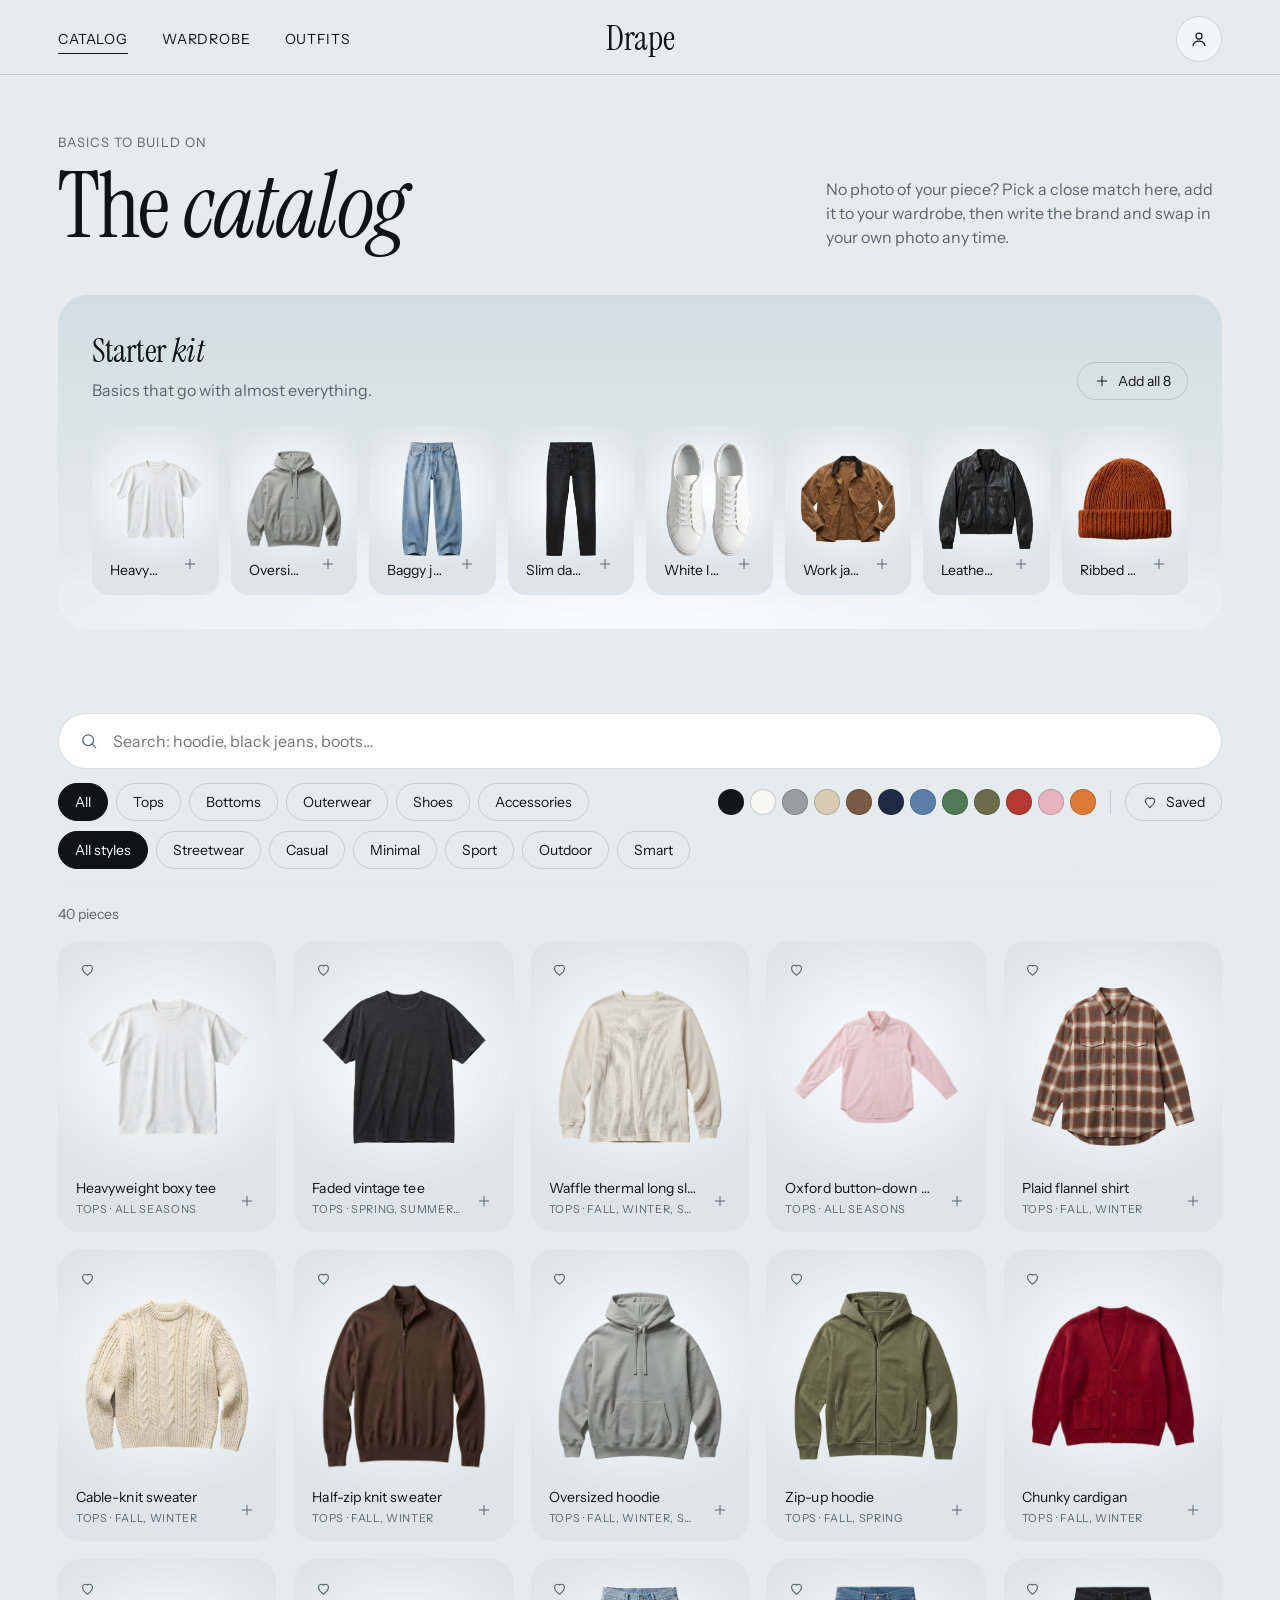
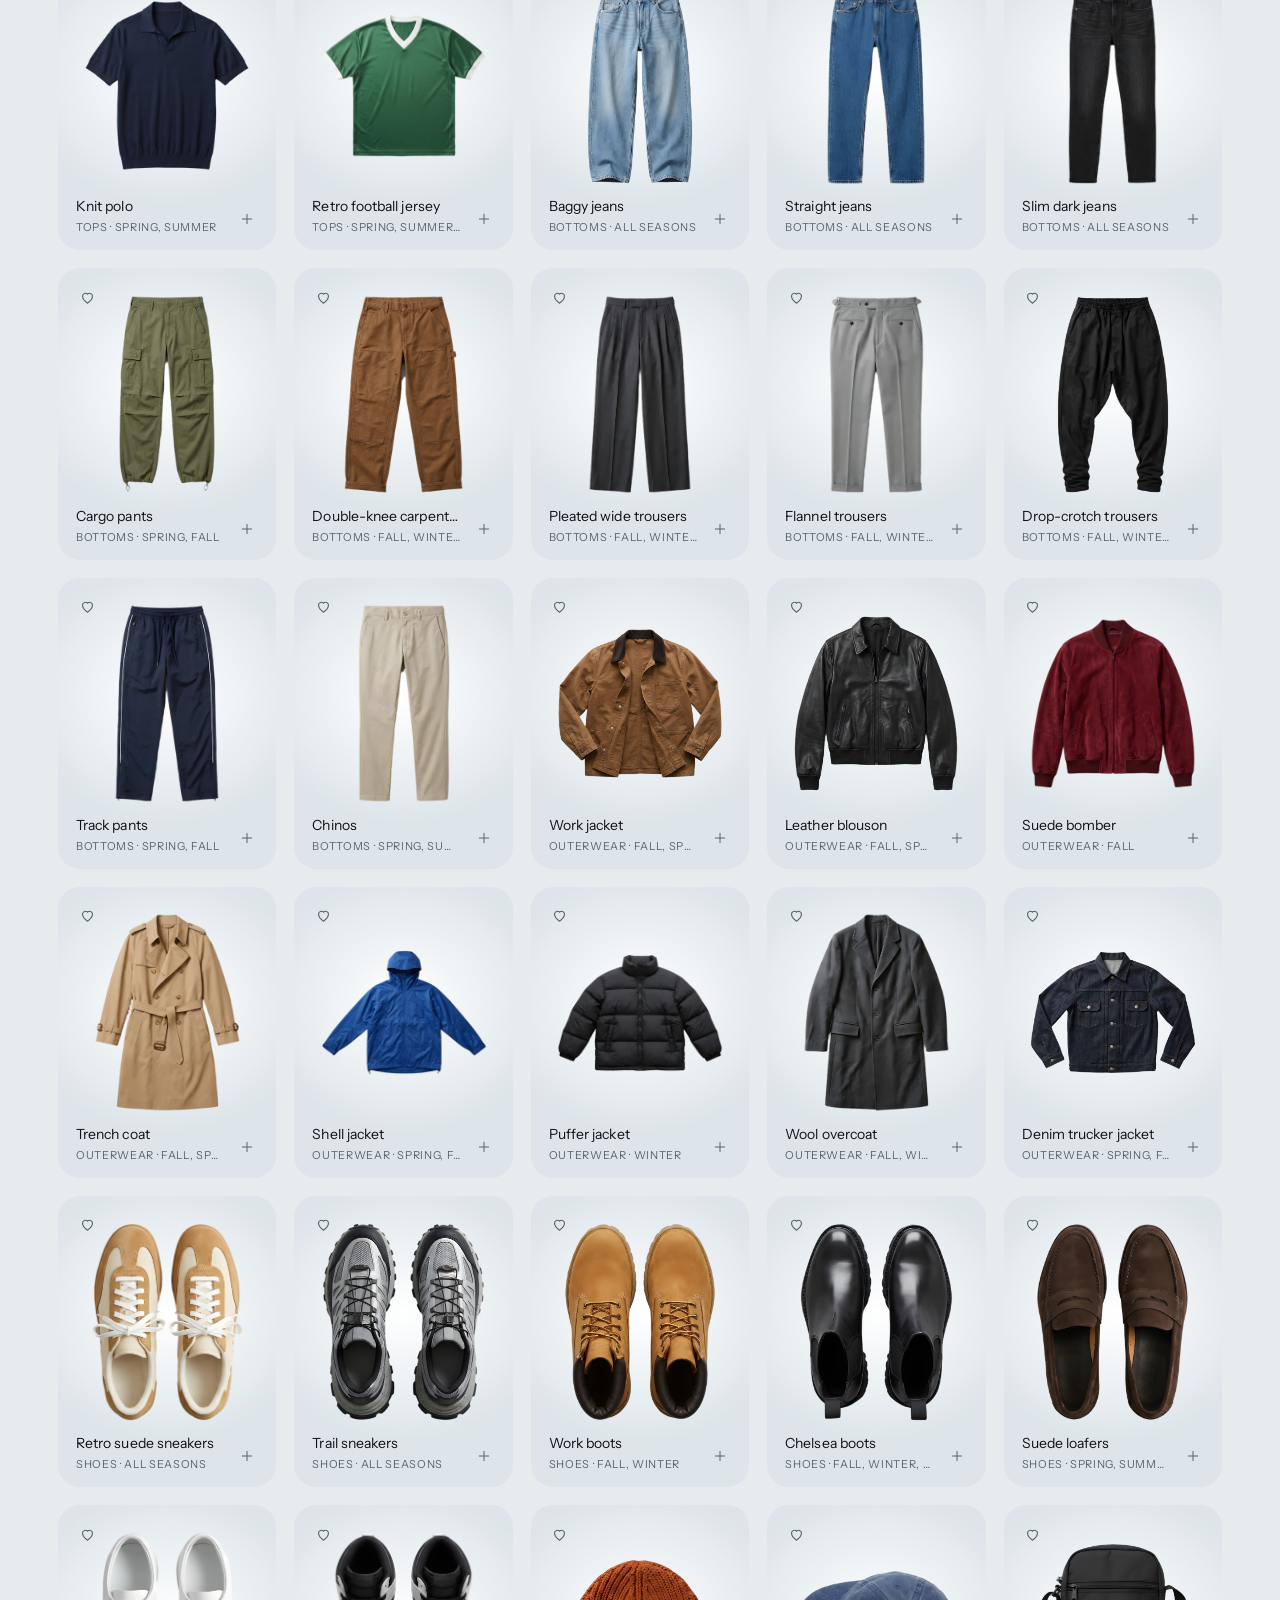
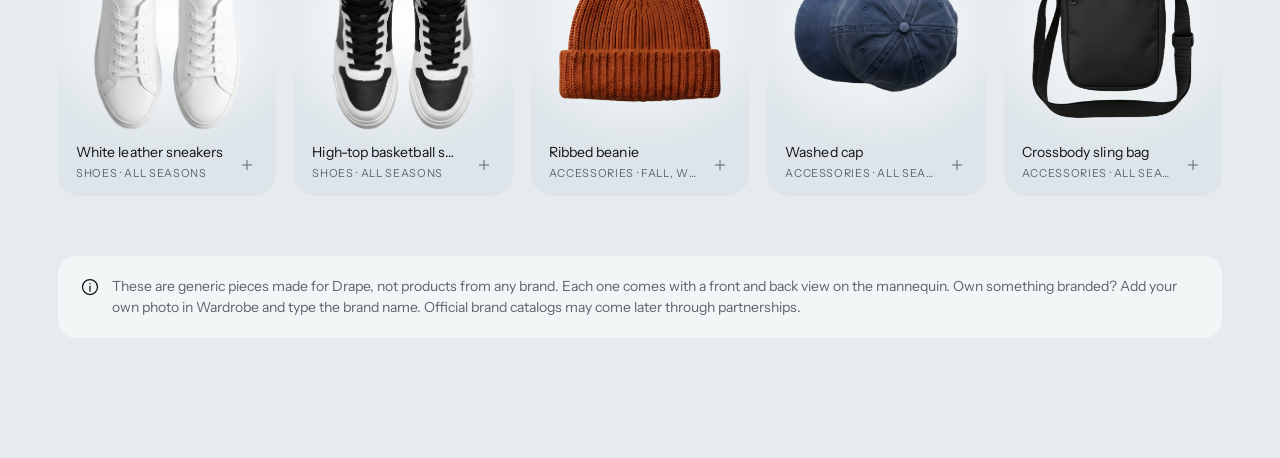
==== commit 9fb6392f: "Editorial cards everywhere: no label plates, thin icons, serif names on looks Co-Authored-By: Claude" ====
--- a/catalog.html
+++ b/catalog.html
@@ -6,10 +6,11 @@
 <link rel="icon" href="assets/brand/favicon-light.png" media="(prefers-color-scheme: light)">
 <link rel="icon" href="assets/brand/favicon-dark.png" media="(prefers-color-scheme: dark)">
 <link rel="apple-touch-icon" href="assets/brand/favicon-light.png">
+<meta name="drape-build" content="20261101162137">
 <title>Catalog · Drape</title>
 <link rel="preconnect" href="https://fonts.googleapis.com"><link rel="preconnect" href="https://fonts.gstatic.com" crossorigin>
 <link href="https://fonts.googleapis.com/css2?family=Instrument+Sans:wdth,wght@75..100,400..700&family=Instrument+Serif:ital@0;1&display=swap" rel="stylesheet">
-<link rel="stylesheet" href="drape.css?v=1102l">
+<link rel="stylesheet" href="drape.css?v=20261101162137">
 <style>
 button,input{font:inherit;color:inherit}
 :focus-visible{outline:2px solid var(--ink);outline-offset:3px}
@@ -47,8 +48,8 @@
 /* toolbar */
 .tools{position:sticky;top:74px;z-index:5;padding:14px 0 16px;margin-bottom:20px;background:linear-gradient(var(--page) 80%,rgb(var(--page-rgb) / 0))}
 /* filters slide away while you scroll down to look at clothes, and come back as soon as you scroll up */
-.tools{transition:transform .35s var(--ease),opacity .25s}
-.tools.away{transform:translateY(calc(-100% - 80px));opacity:0;pointer-events:none}
+.tools{transition:transform .6s cubic-bezier(.22,.8,.24,1),opacity .45s ease}
+.tools.away{transform:translateY(-40px);opacity:0;pointer-events:none;transition:transform .5s cubic-bezier(.4,0,.6,1),opacity .3s ease}
 .search{display:flex;align-items:center;gap:12px;height:56px;padding:0 20px;border-radius:999px;background:var(--surface);border:1px solid var(--line);margin-bottom:14px}
 .search input{flex:1;border:0;outline:none;background:transparent;font-size:16px;height:100%}
 .search svg{color:var(--muted)}
@@ -126,6 +127,21 @@
 .grid{gap:10px}
 .dots{flex:none;display:flex;flex-wrap:nowrap}
 }
+
+/* ---------- editorial cards (2026-11-01): no plates. Name and details sit on the tile as quiet text,
+   the heart and the plus are thin icons, style tags are gone (the details line says enough) ---------- */
+.label{background:none!important;-webkit-backdrop-filter:none!important;backdrop-filter:none!important;box-shadow:none!important;border:0!important;padding:0!important;left:18px!important;right:14px!important;bottom:16px!important;border-radius:0!important;align-items:flex-end!important}
+.label b{font-weight:400!important;font-size:14px!important;letter-spacing:.005em}
+.label span{font-size:11px!important;letter-spacing:.06em;text-transform:uppercase;margin-top:5px!important}
+.tags .tag{display:none!important}
+.heart{background:none!important;width:30px!important;height:30px!important}
+.heart svg{stroke:var(--muted)!important;width:17px!important;height:17px!important;transition:stroke .2s}
+.heart:hover svg,.heart[aria-pressed=true] svg{stroke:var(--ink)!important}
+.add{background:none!important;color:var(--muted)!important;width:30px!important;height:30px!important;box-shadow:none!important}
+.add:hover{color:var(--ink)!important;transform:none!important}
+.add[aria-pressed=true]{color:var(--ink)!important}
+.label i svg{stroke:var(--muted)!important}
+@media (max-width:900px){.label{left:12px!important;right:8px!important;bottom:12px!important}.label b{font-size:13px!important}.label span{font-size:10px!important}}
 </style></head><body>
 <header>
 <div class="l"><nav><a href="catalog.html" aria-current="page">Catalog</a><a href="wardrobe.html">Wardrobe</a><a href="outfits.html">Outfits</a></nav></div>
@@ -159,9 +175,9 @@
 </main>
 <div class="toast" id="toast" role="status" aria-live="polite"><span id="toastText"></span><a id="toastLink"></a></div>
 
-<script src="drape-store.js?v=1102f"></script>
-<script src="drape-nav.js?v=1102k"></script>
-<script src="drape-catalog.js?v=1102m"></script>
+<script src="drape-store.js?v=20261101162137"></script>
+<script src="drape-nav.js?v=20261101162137"></script>
+<script src="drape-catalog.js?v=20261101162137"></script>
 <script>
 (function(){
 var $=function(id){return document.getElementById(id)},D=DrapeData,ALL=D.CATALOG;
@@ -231,6 +247,6 @@
 (function(){var tools=document.querySelector('.tools'),last=scrollY,acc=0,start=tools.getBoundingClientRect().top+scrollY;
 addEventListener('scroll',function(){var y=scrollY,d=y-last;last=y;
 if(y<start+200){tools.classList.remove('away');acc=0;return}
-acc=(d>0)===(acc>0)?acc+d:d;if(acc>40)tools.classList.add('away');else if(acc<-30)tools.classList.remove('away')},{passive:true})})();
+acc=(d>0)===(acc>0)?acc+d:d;if(acc>90)tools.classList.add('away');else if(acc<-50)tools.classList.remove('away')},{passive:true})})();
 })();
 </script></body></html>
